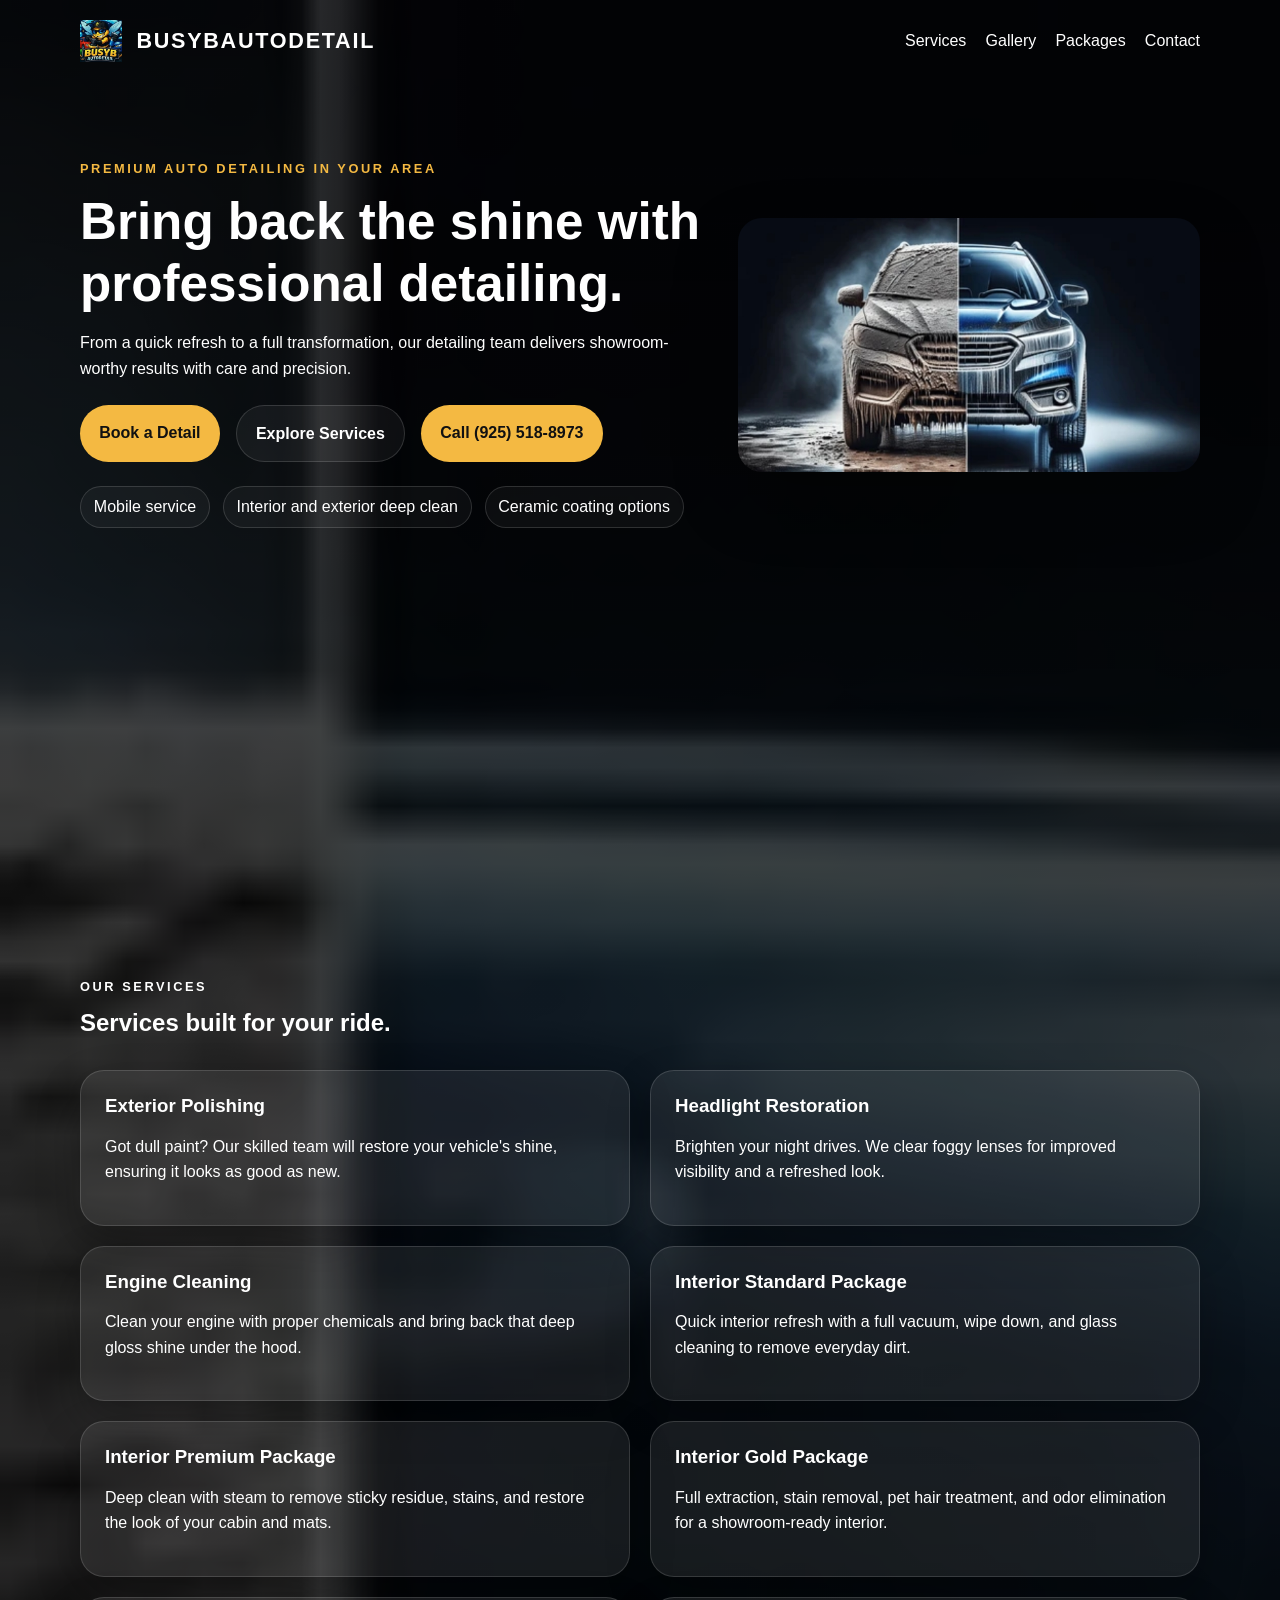
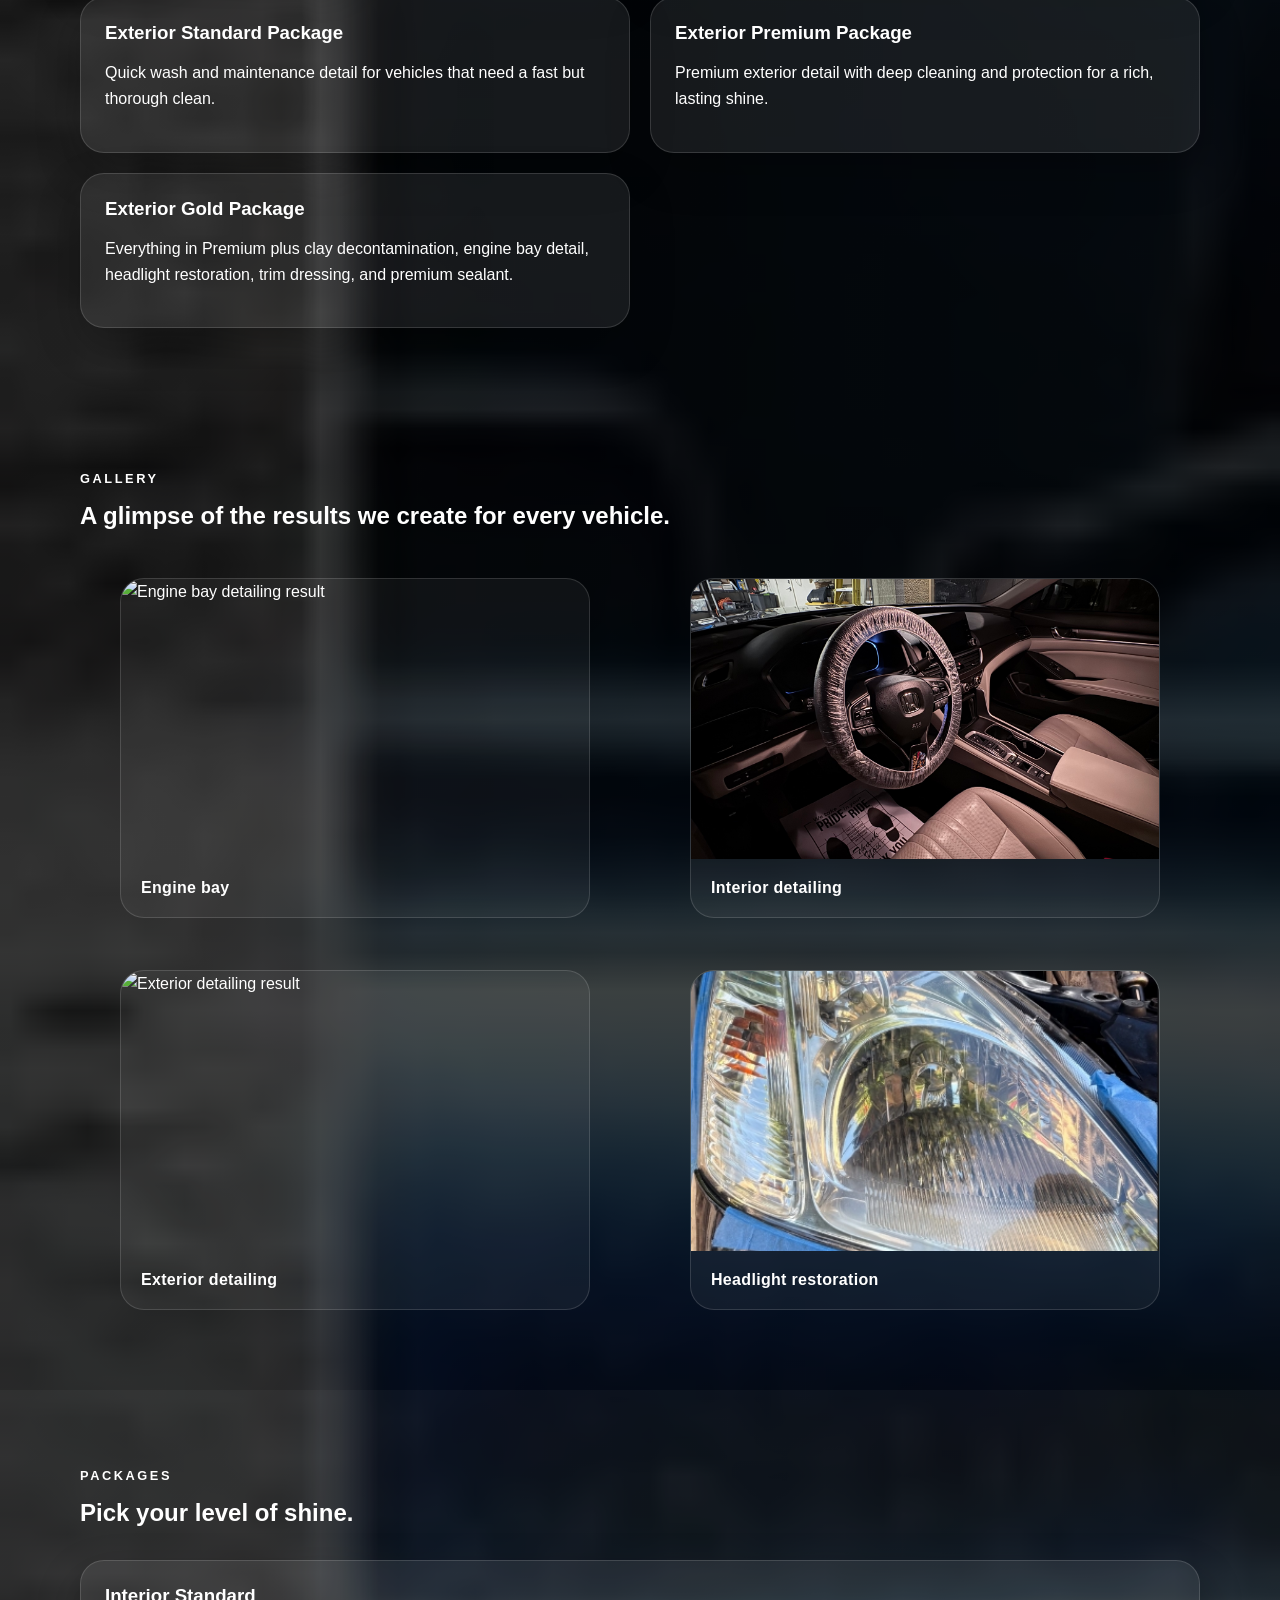
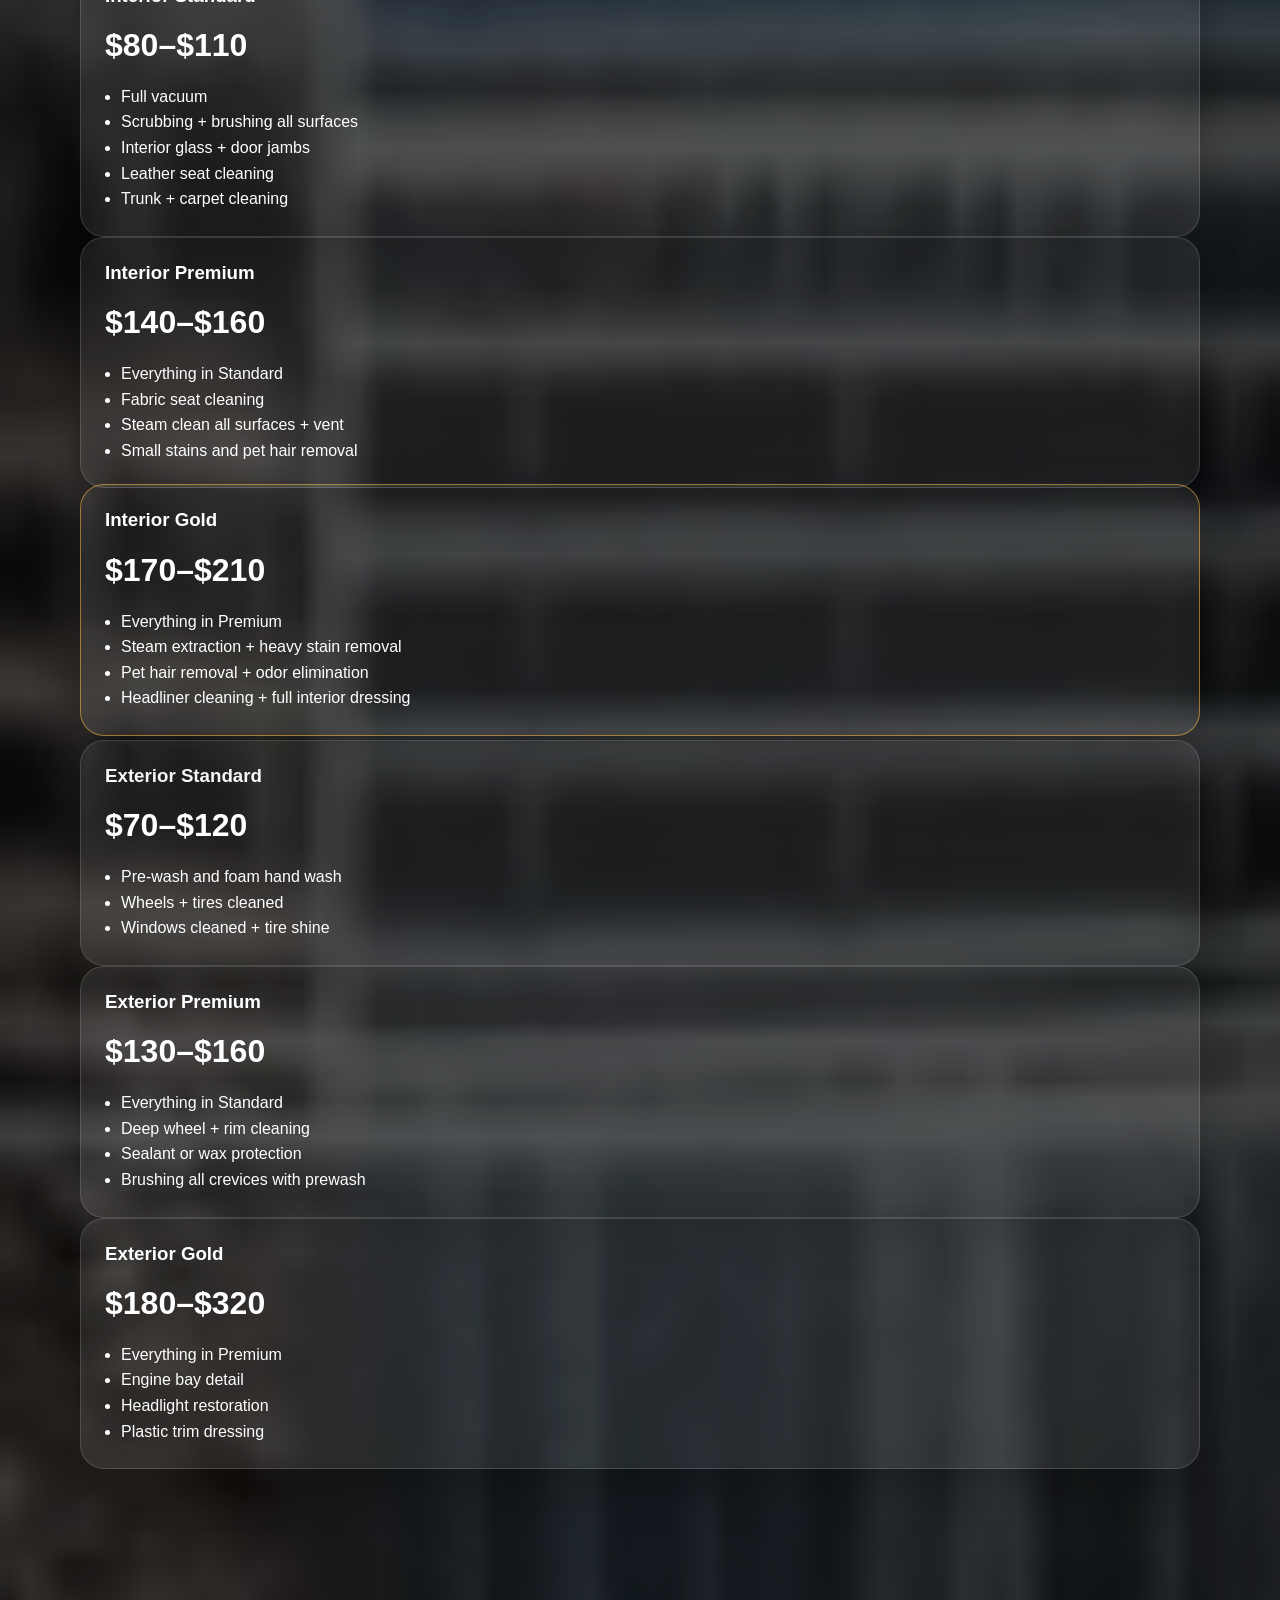
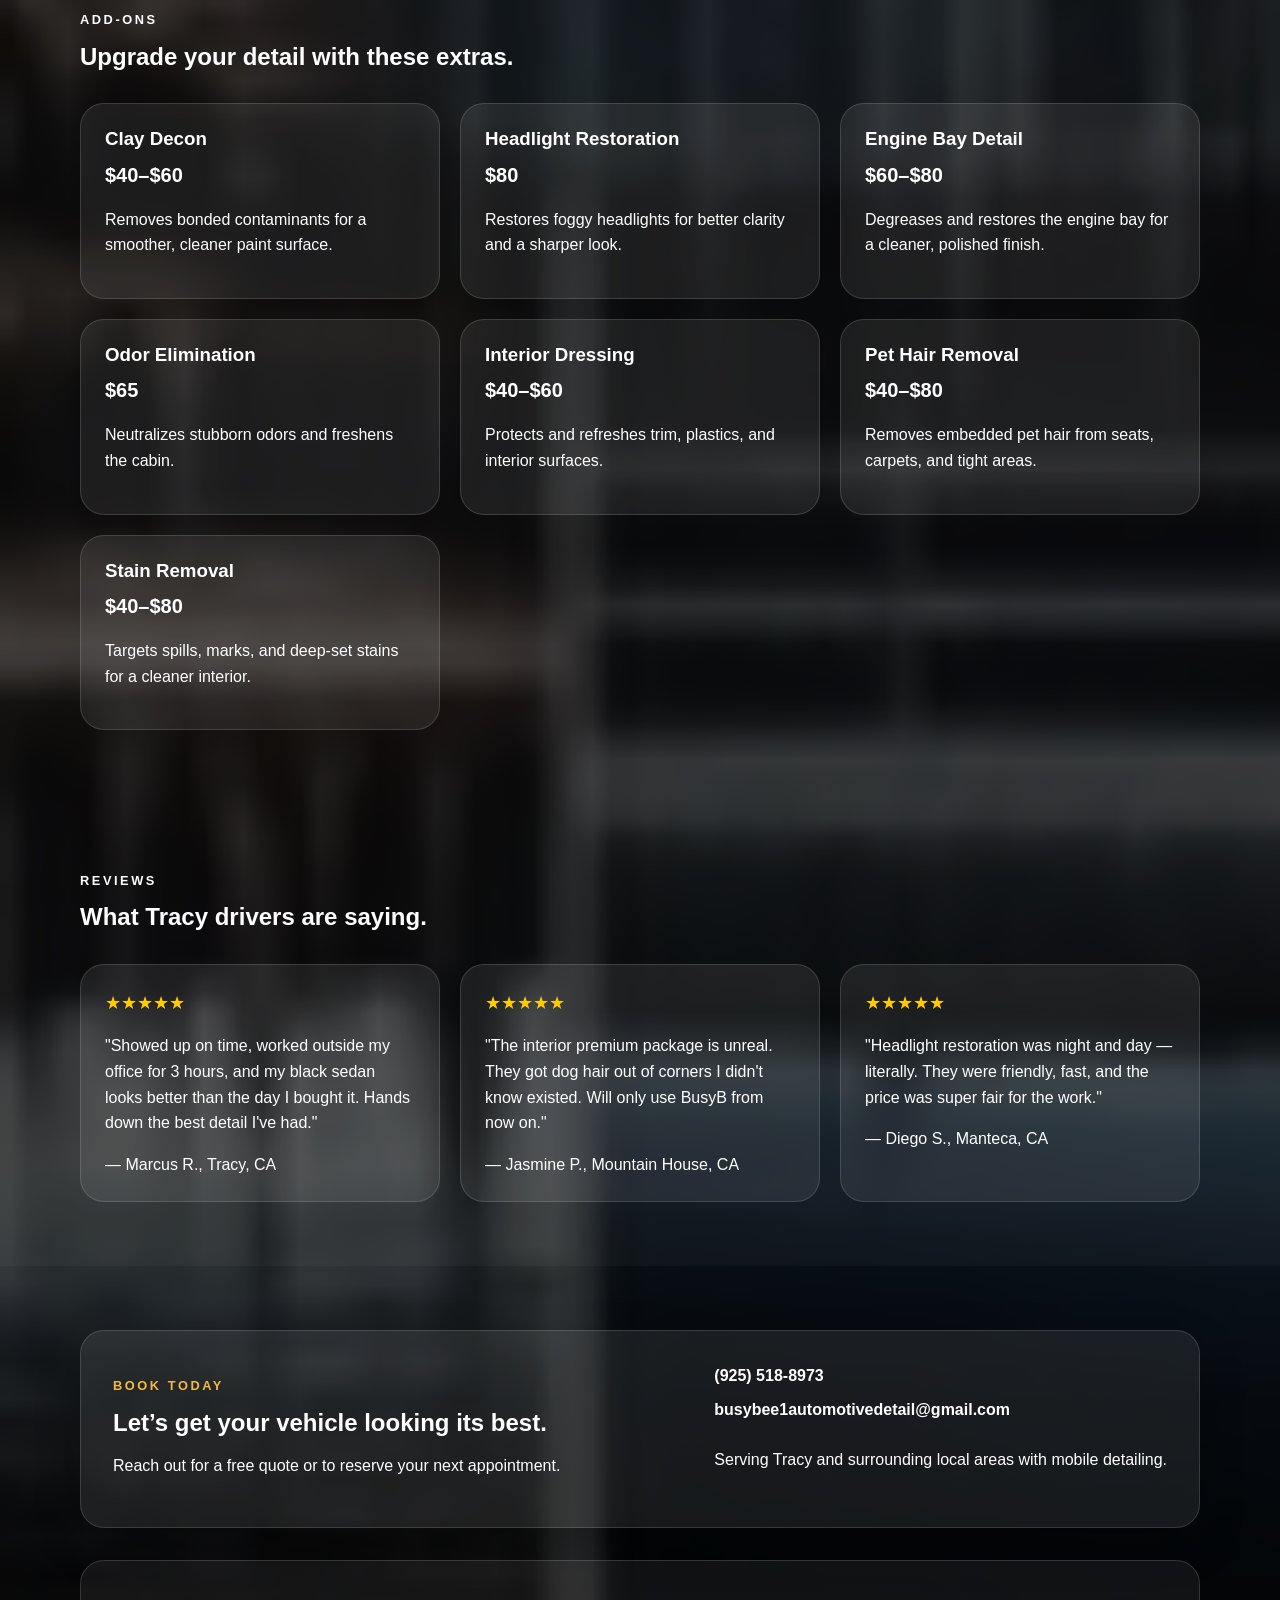
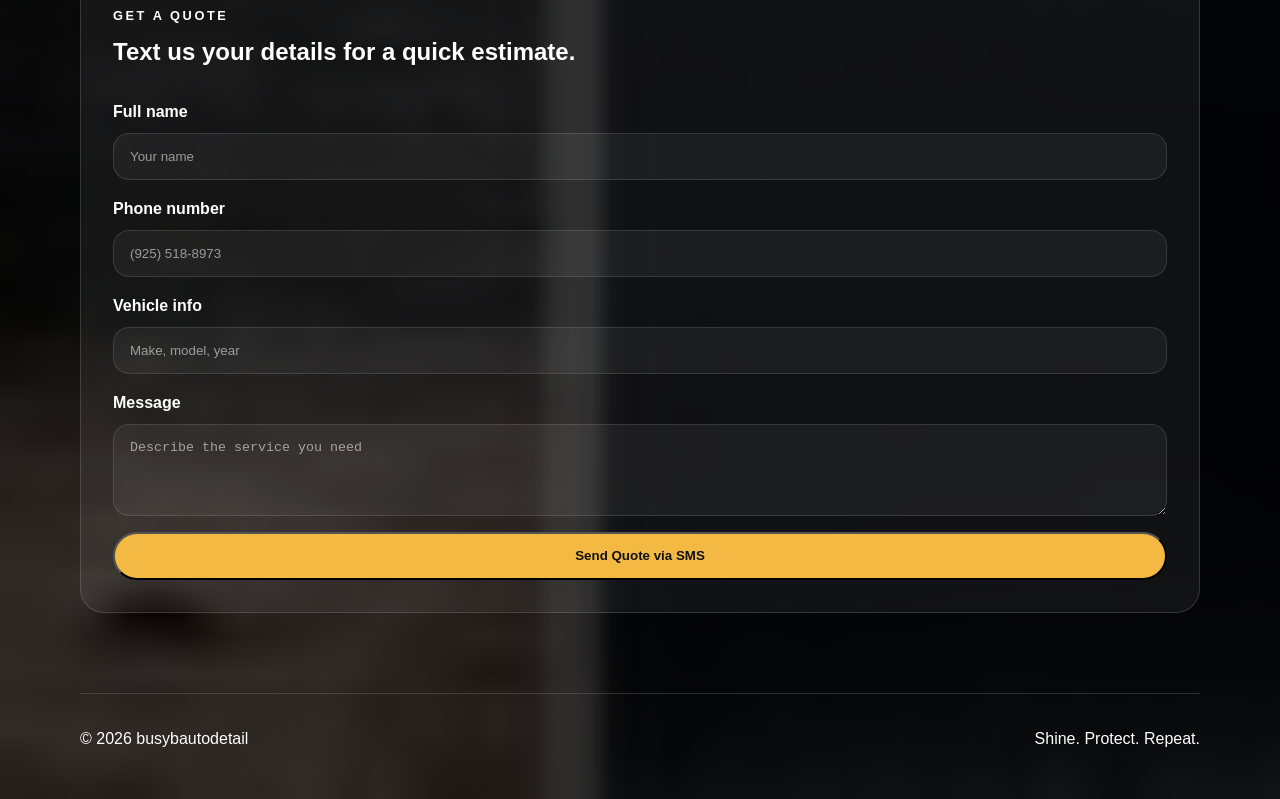
==== index.html @ 0d93dd36 "changes live" ====
<!DOCTYPE html>
<html lang="en">
  <head>
    <meta charset="UTF-8" />
    <meta name="viewport" content="width=device-width, initial-scale=1.0" />
    <meta
      name="description"
      content="Busy B Auto Detailing offers premium interior, exterior, and ceramic coating services."
    />
    <title>busybautodetail</title>
    <link rel="stylesheet" href="styles.css" />
  </head>
  <body>
    <header class="hero">
      <nav class="nav container">
        <a class="brand" href="#top">
          <img class="brand-logo" src="assets/logo.png" alt="busybautodetail logo" />
          busybautodetail
        </a>
        <div class="nav-links">
          <a href="#services">Services</a>
          <a href="#gallery">Gallery</a>
          <a href="#packages">Packages</a>
          <a href="#contact">Contact</a>
        </div>
      </nav>

      <div class="hero-content container" id="top">
        <div class="hero-copy">
          <p class="eyebrow">Premium auto detailing in your area</p>
          <h1>Bring back the shine with professional detailing.</h1>
          <p class="hero-text">
            From a quick refresh to a full transformation, our detailing team delivers showroom-worthy results with care and precision.
          </p>
          <div class="hero-actions">
            <a class="btn btn-primary" href="#contact">Book a Detail</a>
            <a class="btn btn-secondary" href="#services">Explore Services</a>
            <a class="btn btn-primary" href="tel:+19255188973">Call (925) 518-8973</a>
          </div>
          <ul class="hero-highlights">
            <li>Mobile service</li>
            <li>Interior and exterior deep clean</li>
            <li>Ceramic coating options</li>
          </ul>
        </div>
        <div class="hero-image">
          <img src="assets/Screenshot_2-7-2026_3836_www.bing.com.jpeg" alt="Before and after auto detailing" />
        </div>
      </div>
    </header>

    <main>
      <section class="section container" id="services">
        <div class="section-heading">
          <p class="eyebrow">Our services</p>
          <h2>Services built for your ride.</h2>
        </div>

        <div class="card-grid">
          <article class="info-card">
            <h3>Exterior Polishing</h3>
            <p>Got dull paint? Our skilled team will restore your vehicle's shine, ensuring it looks as good as new.</p>
          </article>
          <article class="info-card">
            <h3>Headlight Restoration</h3>
            <p>Brighten your night drives. We clear foggy lenses for improved visibility and a refreshed look.</p>
          </article>
          <article class="info-card">
            <h3>Engine Cleaning</h3>
            <p>Clean your engine with proper chemicals and bring back that deep gloss shine under the hood.</p>
          </article>
          <article class="info-card">
            <h3>Interior Standard Package</h3>
            <p>Quick interior refresh with a full vacuum, wipe down, and glass cleaning to remove everyday dirt.</p>
          </article>
          <article class="info-card">
            <h3>Interior Premium Package</h3>
            <p>Deep clean with steam to remove sticky residue, stains, and restore the look of your cabin and mats.</p>
          </article>
          <article class="info-card">
            <h3>Interior Gold Package</h3>
            <p>Full extraction, stain removal, pet hair treatment, and odor elimination for a showroom-ready interior.</p>
          </article>
          <article class="info-card">
            <h3>Exterior Standard Package</h3>
            <p>Quick wash and maintenance detail for vehicles that need a fast but thorough clean.</p>
          </article>
          <article class="info-card">
            <h3>Exterior Premium Package</h3>
            <p>Premium exterior detail with deep cleaning and protection for a rich, lasting shine.</p>
          </article>
          <article class="info-card">
            <h3>Exterior Gold Package</h3>
            <p>Everything in Premium plus clay decontamination, engine bay detail, headlight restoration, trim dressing, and premium sealant.</p>
          </article>
        </div>
      </section>

      <section class="section container" id="gallery">
        <div class="section-heading">
          <p class="eyebrow">Gallery</p>
          <h2>A glimpse of the results we create for every vehicle.</h2>
        </div>

        <div class="gallery-grid">
          <figure class="gallery-item">
            <img src="assets/Engine-bay.jpg" alt="Engine bay detailing result" />
            <figcaption>Engine bay</figcaption>
          </figure>
          <figure class="gallery-item">
            <img src="assets/Interior..JPG" alt="Interior detailing result" />
            <figcaption>Interior detailing</figcaption>
          </figure>
          <figure class="gallery-item">
            <img src="assets/Exterior.PNG" alt="Exterior detailing result" />
            <figcaption>Exterior detailing</figcaption>
          </figure>
          <figure class="gallery-item">
            <img src="assets/headlight.jpeg" alt="Headlight restoration result" />
            <figcaption>Headlight restoration</figcaption>
          </figure>
        </div>
      </section>

      <section class="section section-alt" id="packages">
        <div class="container">
          <div class="section-heading">
            <p class="eyebrow">Packages</p>
            <h2>Pick your level of shine.</h2>
          </div>

          <div class="package-grid">
            <article class="price-card">
              <h3>Interior Standard</h3>
              <p class="price">$80–$110</p>
              <ul>
                <li>Full vacuum</li>
                <li>Scrubbing + brushing all surfaces</li>
                <li>Interior glass + door jambs</li>
                <li>Leather seat cleaning</li>
                <li>Trunk + carpet cleaning</li>
              </ul>
            </article>
            <article class="price-card">
              <h3>Interior Premium</h3>
              <p class="price">$140–$160</p>
              <ul>
                <li>Everything in Standard</li>
                <li>Fabric seat cleaning</li>
                <li>Steam clean all surfaces + vent</li>
                <li>Small stains and pet hair removal</li>
              </ul>
            </article>
            <article class="price-card featured">
              <h3>Interior Gold</h3>
              <p class="price">$170–$210</p>
              <ul>
                <li>Everything in Premium</li>
                <li>Steam extraction + heavy stain removal</li>
                <li>Pet hair removal + odor elimination</li>
                <li>Headliner cleaning + full interior dressing</li>
              </ul>
            </article>
            <article class="price-card">
              <h3>Exterior Standard</h3>
              <p class="price">$70–$120</p>
              <ul>
                <li>Pre-wash and foam hand wash</li>
                <li>Wheels + tires cleaned</li>
                <li>Windows cleaned + tire shine</li>
              </ul>
            </article>
            <article class="price-card">
              <h3>Exterior Premium</h3>
              <p class="price">$130–$160</p>
              <ul>
                <li>Everything in Standard</li>
                <li>Deep wheel + rim cleaning</li>
                <li>Sealant or wax protection</li>
                <li>Brushing all crevices with prewash</li>
              </ul>
            </article>
            <article class="price-card">
              <h3>Exterior Gold</h3>
              <p class="price">$180–$320</p>
              <ul>
                <li>Everything in Premium</li>
                <li>Engine bay detail</li>
                <li>Headlight restoration</li>
                <li>Plastic trim dressing</li>
              </ul>
            </article>
          </div>
        </div>
      </section>

      <section class="section section-alt" id="addons">
        <div class="container">
          <div class="section-heading">
            <p class="eyebrow">Add-ons</p>
            <h2>Upgrade your detail with these extras.</h2>
          </div>

          <div class="addons-grid">
            <article class="addon-card">
              <h3>Clay Decon</h3>
              <p class="price">$40–$60</p>
              <p>Removes bonded contaminants for a smoother, cleaner paint surface.</p>
            </article>
            <article class="addon-card">
              <h3>Headlight Restoration</h3>
              <p class="price">$80</p>
              <p>Restores foggy headlights for better clarity and a sharper look.</p>
            </article>
            <article class="addon-card">
              <h3>Engine Bay Detail</h3>
              <p class="price">$60–$80</p>
              <p>Degreases and restores the engine bay for a cleaner, polished finish.</p>
            </article>
            <article class="addon-card">
              <h3>Odor Elimination</h3>
              <p class="price">$65</p>
              <p>Neutralizes stubborn odors and freshens the cabin.</p>
            </article>
            <article class="addon-card">
              <h3>Interior Dressing</h3>
              <p class="price">$40–$60</p>
              <p>Protects and refreshes trim, plastics, and interior surfaces.</p>
            </article>
            <article class="addon-card">
              <h3>Pet Hair Removal</h3>
              <p class="price">$40–$80</p>
              <p>Removes embedded pet hair from seats, carpets, and tight areas.</p>
            </article>
            <article class="addon-card">
              <h3>Stain Removal</h3>
              <p class="price">$40–$80</p>
              <p>Targets spills, marks, and deep-set stains for a cleaner interior.</p>
            </article>
          </div>
        </div>
      </section>

      <section class="section section-alt" id="reviews">
        <div class="container">
          <div class="section-heading">
            <p class="eyebrow">Reviews</p>
            <h2>What Tracy drivers are saying.</h2>
          </div>

          <div class="reviews-grid">
            <article class="review-card">
              <div class="review-stars">★★★★★</div>
              <p>"Showed up on time, worked outside my office for 3 hours, and my black sedan looks better than the day I bought it. Hands down the best detail I've had."</p>
              <span>— Marcus R., Tracy, CA</span>
            </article>
            <article class="review-card">
              <div class="review-stars">★★★★★</div>
              <p>"The interior premium package is unreal. They got dog hair out of corners I didn't know existed. Will only use BusyB from now on."</p>
              <span>— Jasmine P., Mountain House, CA</span>
            </article>
            <article class="review-card">
              <div class="review-stars">★★★★★</div>
              <p>"Headlight restoration was night and day — literally. They were friendly, fast, and the price was super fair for the work."</p>
              <span>— Diego S., Manteca, CA</span>
            </article>
          </div>
        </div>
      </section>

      <section class="section container" id="contact">
        <div class="contact-box">
          <div>
            <p class="eyebrow">Book today</p>
            <h2>Let’s get your vehicle looking its best.</h2>
            <p>
              Reach out for a free quote or to reserve your next appointment.
            </p>
          </div>
          <div class="contact-details">
            <a href="tel:+19255188973">(925) 518-8973</a>
            <a href="mailto:busybee1automotivedetail@gmail.com">busybee1automotivedetail@gmail.com</a>
            <p>Serving Tracy and surrounding local areas with mobile detailing.</p>
          </div>
        </div>

        <div class="quote-form-box">
          <div class="section-heading">
            <p class="eyebrow">Get a quote</p>
            <h2>Text us your details for a quick estimate.</h2>
          </div>
          <form id="quote-form" class="quote-form" action="#" method="POST">
            <label>
              Full name
              <input id="quote-name" type="text" name="name" placeholder="Your name" required />
            </label>
            <label>
              Phone number
              <input id="quote-phone" type="tel" name="phone" placeholder="(925) 518-8973" required />
            </label>
            <label>
              Vehicle info
              <input id="quote-vehicle" type="text" name="vehicle" placeholder="Make, model, year" required />
            </label>
            <label>
              Message
              <textarea id="quote-message" name="message" rows="4" placeholder="Describe the service you need" required></textarea>
            </label>
            <button class="btn btn-primary" type="submit">Send Quote via SMS</button>
          </form>
        </div>
      </section>
    </main>

    <footer class="footer">
      <div class="container footer-inner">
        <p>© 2026 busybautodetail</p>
        <p>Shine. Protect. Repeat.</p>
      </div>
    </footer>

    <script>
      document.getElementById('quote-form')?.addEventListener('submit', function (event) {
        event.preventDefault();

        const name = encodeURIComponent(document.getElementById('quote-name')?.value.trim() || '');
        const phone = encodeURIComponent(document.getElementById('quote-phone')?.value.trim() || '');
        const vehicle = encodeURIComponent(document.getElementById('quote-vehicle')?.value.trim() || '');
        const message = encodeURIComponent(document.getElementById('quote-message')?.value.trim() || '');

        const smsBody = `Quote request from ${name}%0APhone: ${phone}%0AVehicle: ${vehicle}%0AService details: ${message}`;
        const smsNumber = '+19255188973';
        const smsUrl = `sms:${smsNumber}?body=${smsBody}`;

        window.location.href = smsUrl;
      });
    </script>
  </body>
</html>
---- styles.css ----
:root {
  --bg: #07111d;
  --bg-soft: #10253a;
  --text: #ffffff;
  --muted: #ffffff;
  --accent: #f4b942;
  --accent-dark: #d89312;
  --card: rgba(255, 255, 255, 0.08);
  --border: rgba(255, 255, 255, 0.14);
}

* {
  box-sizing: border-box;
}

html {
  scroll-behavior: smooth;
}

body {
  margin: 0;
  font-family: Inter, "Segoe UI", Roboto, sans-serif;
  background:
    linear-gradient(180deg, rgba(0, 0, 0, 0.75), rgba(0, 0, 0, 0.75)),
    url("assets/Screenshot_2-7-2026_3836_www.bing.com.jpeg") center/cover no-repeat;
  background-color: #07111d;
  color: var(--text);
  line-height: 1.6;
}

img {
  max-width: 100%;
  display: block;
}

a {
  color: inherit;
  text-decoration: none;
}

.container {
  width: min(1120px, calc(100% - 2rem));
  margin: 0 auto;
}

.hero {
  min-height: 100vh;
  padding-bottom: 4rem;
}

.nav {
  display: flex;
  justify-content: space-between;
  align-items: center;
  padding: 1.25rem 0;
}

.brand {
  display: inline-flex;
  align-items: center;
  gap: 0.9rem;
  font-size: 1.35rem;
  font-weight: 800;
  letter-spacing: 0.08em;
  text-transform: uppercase;
}

.brand-logo {
  width: 42px;
  height: 42px;
}

.nav-links {
  display: flex;
  gap: 1.2rem;
  color: var(--muted);
}

.hero-content {
  display: grid;
  grid-template-columns: 1.15fr 0.85fr;
  gap: 2rem;
  align-items: center;
  padding: 4rem 0 2rem;
}

.hero-image img {
  width: 100%;
  height: 100%;
  max-height: 640px;
  border-radius: 24px;
  object-fit: cover;
  box-shadow: 0 28px 65px rgba(0, 0, 0, 0.25);
}

.eyebrow {
  font-size: 0.8rem;
  font-weight: 700;
  letter-spacing: 0.2em;
  text-transform: uppercase;
  color: var(--accent);
  margin-bottom: 0.75rem;
}

h1,
h2,
h3 {
  line-height: 1.2;
  margin: 0 0 0.8rem;
}

h1 {
  font-size: clamp(2.3rem, 4vw, 4rem);
}

.hero-text,
.section-heading p,
.info-card p,
.price-card li,
.contact-details p {
  color: var(--muted);
}

.hero-actions {
  display: flex;
  gap: 1rem;
  flex-wrap: wrap;
  margin: 1.5rem 0;
}

.btn {
  display: inline-block;
  padding: 0.9rem 1.2rem;
  border-radius: 999px;
  font-weight: 700;
  transition: transform 0.2s ease, background 0.2s ease;
}

.btn:hover {
  transform: translateY(-2px);
}

.btn-primary {
  background: var(--accent);
  color: #111;
}

.btn-secondary {
  border: 1px solid var(--border);
  background: rgba(255, 255, 255, 0.05);
}

.hero-highlights {
  display: flex;
  flex-wrap: wrap;
  gap: 0.8rem;
  padding: 0;
  list-style: none;
  color: var(--muted);
}

.hero-highlights li {
  padding: 0.45rem 0.8rem;
  border: 1px solid var(--border);
  border-radius: 999px;
  background: rgba(255, 255, 255, 0.04);
}

.hero-card,
.info-card,
.price-card,
.contact-box {
  background: var(--card);
  border: 1px solid var(--border);
  border-radius: 24px;
  box-shadow: 0 18px 45px rgba(0, 0, 0, 0.24);
}

.hero-card,
.info-card,
.price-card,
.contact-box {
  background: var(--card);
  border: 1px solid var(--border);
  border-radius: 24px;
  box-shadow: 0 18px 45px rgba(0, 0, 0, 0.24);
}

.hero-card {
  padding: 1.5rem;
}

.card-pill {
  display: inline-block;
  padding: 0.35rem 0.7rem;
  margin-bottom: 1rem;
  border-radius: 999px;
  background: rgba(244, 185, 66, 0.18);
  color: var(--accent);
  font-weight: 700;
  font-size: 0.8rem;
}

.card-stats {
  display: flex;
  gap: 1rem;
  margin-top: 1rem;
}

.card-stats div {
  flex: 1;
  padding: 0.9rem;
  background: rgba(255, 255, 255, 0.06);
  border-radius: 16px;
}

.card-stats strong {
  display: block;
  font-size: 1.1rem;
}

.card-stats span {
  color: var(--muted);
  font-size: 0.92rem;
}

.section {
  padding: 4rem 0;
}

.section-alt {
  background: rgba(255, 255, 255, 0.03);
}

.section-heading {
  margin-bottom: 2rem;
}

.card-grid,
.pricing-grid,
.gallery-grid {
  display: grid;
  gap: 1.25rem;
}

.card-grid {
  grid-template-columns: repeat(2, minmax(0, 1fr));
}

.gallery-grid {
  grid-template-columns: repeat(2, minmax(0, 1fr));
}

.gallery-item {
  display: flex;
  flex-direction: column;
  background: rgba(255, 255, 255, 0.05);
  border: 1px solid var(--border);
  border-radius: 24px;
  overflow: hidden;
}

.gallery-item img {
  width: 100%;
  height: 280px;
  object-fit: cover;
}

.gallery-item figcaption {
  padding: 1rem 1.25rem;
  color: var(--text);
  font-weight: 700;
  letter-spacing: 0.02em;
}

.addons-grid {
  display: grid;
  grid-template-columns: repeat(3, minmax(0, 1fr));
  gap: 1.25rem;
}

.addon-card {
  background: rgba(255, 255, 255, 0.08);
  border: 1px solid var(--border);
  border-radius: 24px;
  padding: 1.5rem;
  color: var(--text);
}

.addon-card h3 {
  margin-bottom: 0.5rem;
}

.addon-card .price {
  font-size: 1.25rem;
  margin: 0 0 0.5rem;
}

.reviews-grid {
  display: grid;
  grid-template-columns: repeat(3, minmax(0, 1fr));
  gap: 1.25rem;
}

.review-card {
  background: rgba(255, 255, 255, 0.08);
  border: 1px solid var(--border);
  border-radius: 24px;
  padding: 1.5rem;
  color: var(--text);
}

.review-stars {
  color: #ffcc00;
  font-size: 1.1rem;
  margin-bottom: 0.9rem;
}

.review-card span {
  display: block;
  margin-top: 1rem;
  color: var(--muted);
}

.info-card,
.price-card {
  padding: 1.5rem;
}

.price-card.featured {
  border-color: rgba(244, 185, 66, 0.55);
  transform: translateY(-4px);
}

.price {
  font-size: 2rem;
  font-weight: 800;
  color: #ffffff;
  margin: 0.35rem 0 0.8rem;
}

.price-card ul {
  padding-left: 1rem;
  margin: 0;
}

.pricing-grid {
  grid-template-columns: repeat(3, minmax(0, 1fr));
}

.contact-box {
  display: flex;
  justify-content: space-between;
  gap: 2rem;
  padding: 2rem;
}

.contact-details {
  display: flex;
  flex-direction: column;
  gap: 0.5rem;
}

.contact-details a {
  font-weight: 700;
}

.quote-form-box {
  margin-top: 2rem;
  padding: 2rem;
  background: rgba(255, 255, 255, 0.06);
  border: 1px solid var(--border);
  border-radius: 24px;
}

.quote-form {
  display: grid;
  gap: 1rem;
}

.quote-form label {
  display: grid;
  gap: 0.5rem;
  color: var(--muted);
  font-weight: 600;
}

.quote-form input,
.quote-form textarea {
  width: 100%;
  padding: 0.95rem 1rem;
  border: 1px solid rgba(255, 255, 255, 0.12);
  border-radius: 16px;
  background: rgba(255, 255, 255, 0.05);
  color: var(--text);
}

.quote-form input::placeholder,
.quote-form textarea::placeholder {
  color: rgba(255, 255, 255, 0.55);
}

.contact-box {
  display: flex;
  justify-content: space-between;
  gap: 2rem;
  padding: 2rem;
}

.contact-details {
  display: flex;
  flex-direction: column;
  gap: 0.5rem;
}

.footer {
  padding: 1rem 0 2rem;
  color: var(--muted);
}

.footer-inner {
  display: flex;
  justify-content: space-between;
  gap: 1rem;
  border-top: 1px solid var(--border);
  padding-top: 1rem;
}

@media (max-width: 860px) {
  .hero-content,
  .contact-box,
  .card-grid,
  .pricing-grid,
  .gallery-grid {
    grid-template-columns: 1fr;
    display: grid;
  }

  .contact-box {
    gap: 1rem;
  }
}

@media (max-width: 600px) {
  .nav {
    flex-direction: column;
    gap: 0.75rem;
  }

  .nav-links {
    flex-wrap: wrap;
    justify-content: center;
  }

  .hero {
    min-height: auto;
  }

  .hero-content {
    padding-top: 2rem;
  }

  .hero-actions {
    flex-direction: column;
  }

  .footer-inner {
    flex-direction: column;
  }
}
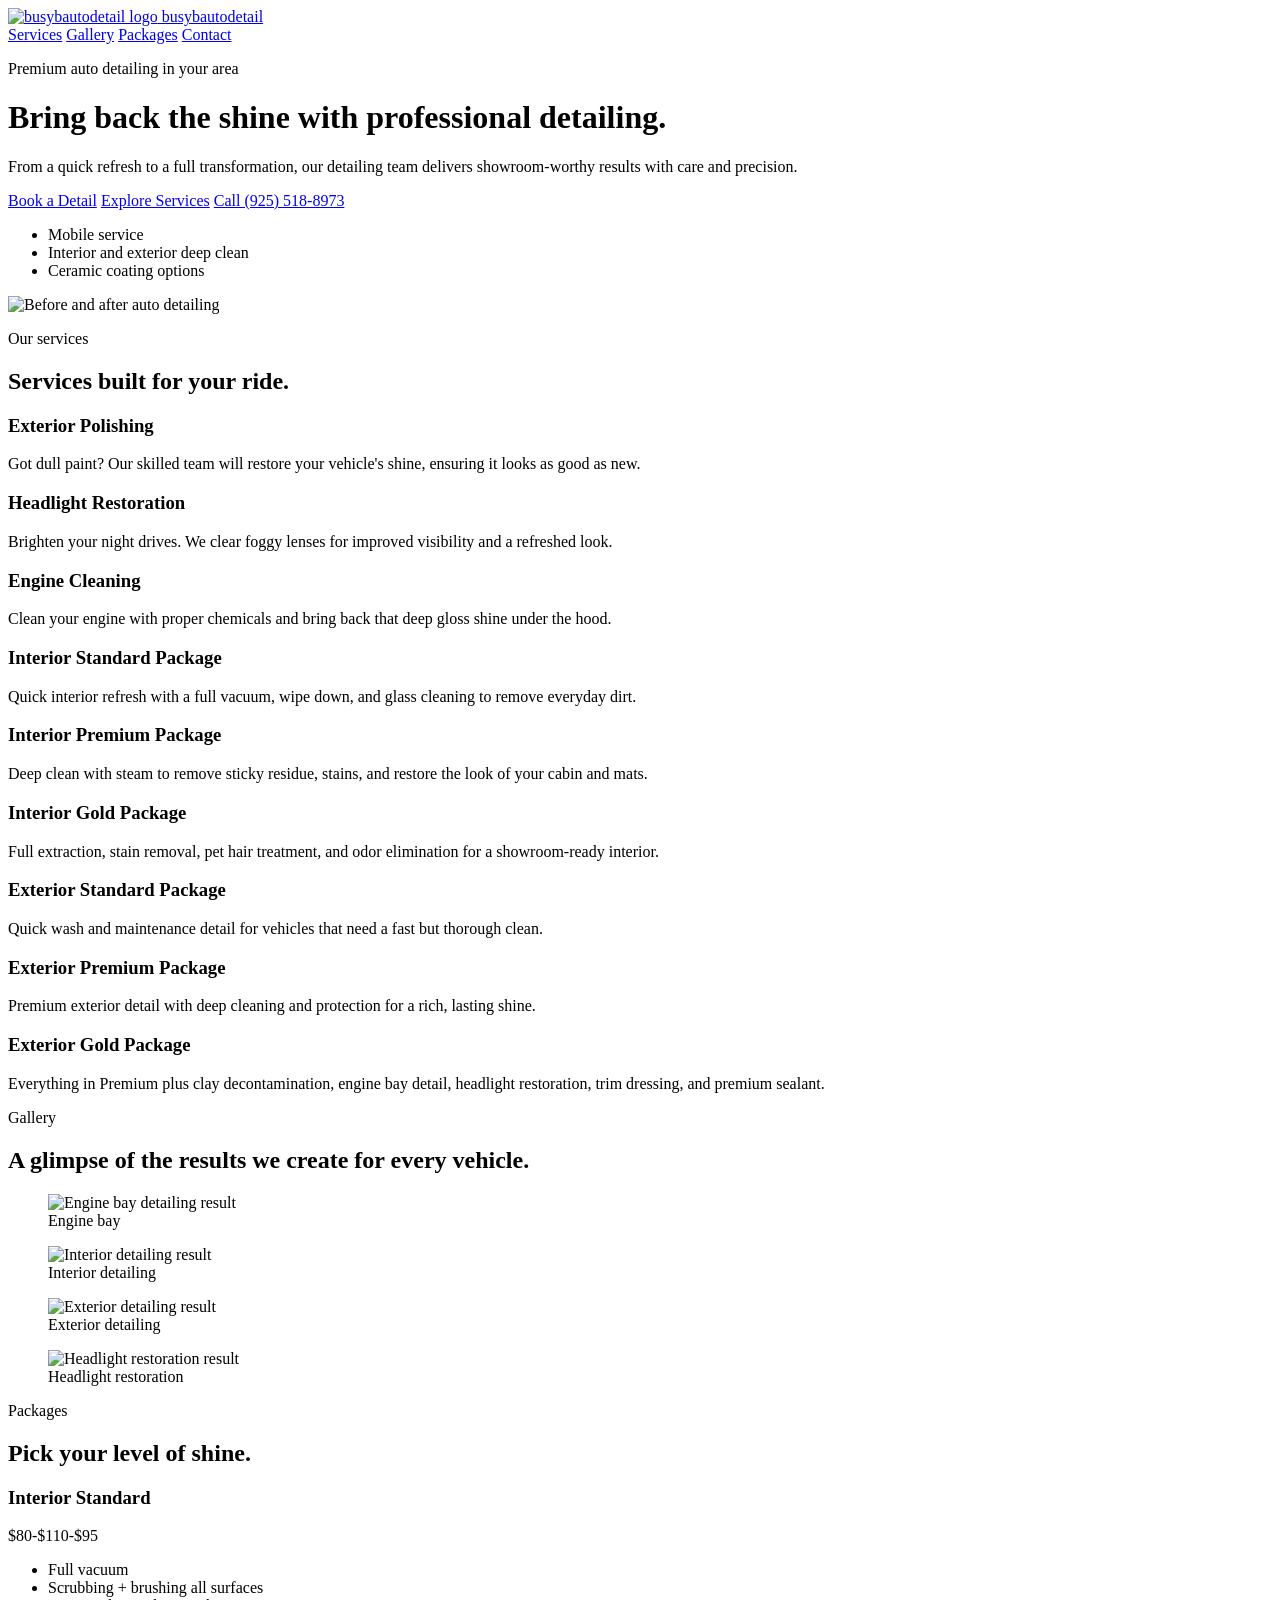
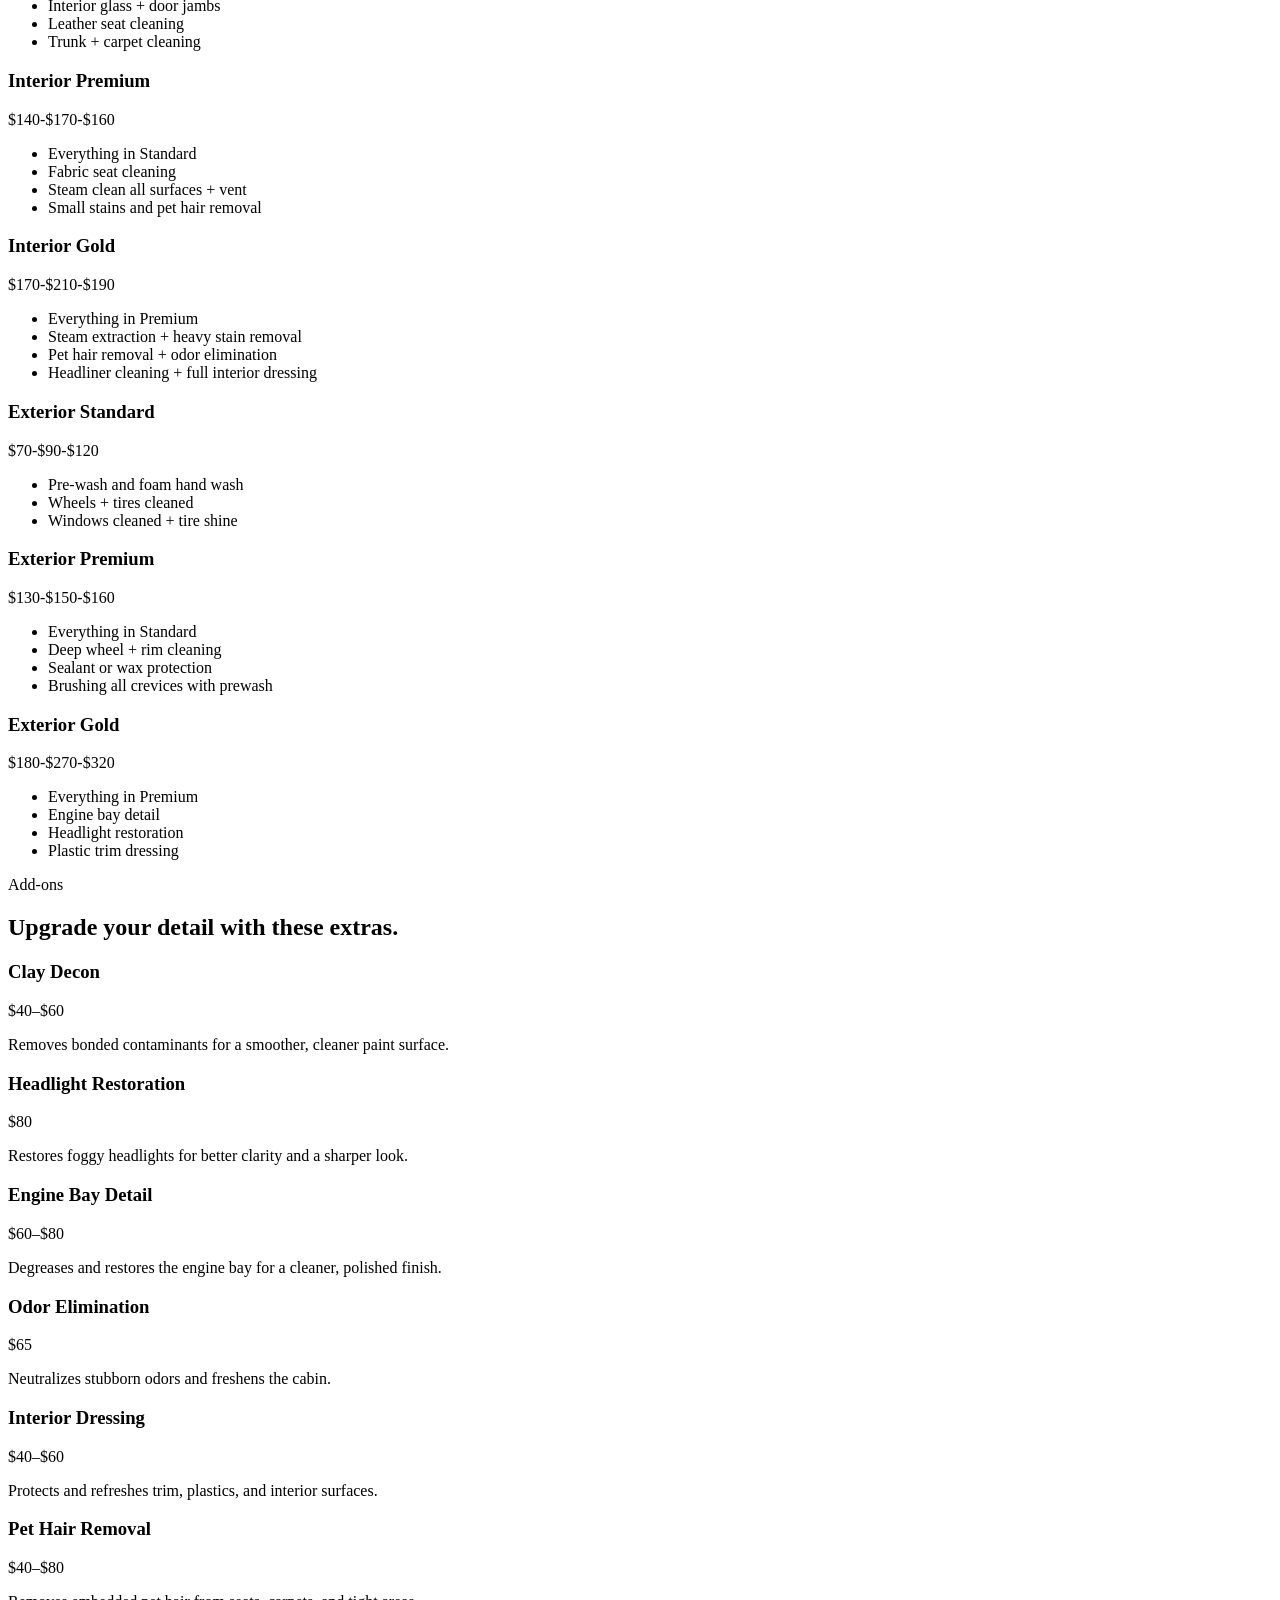
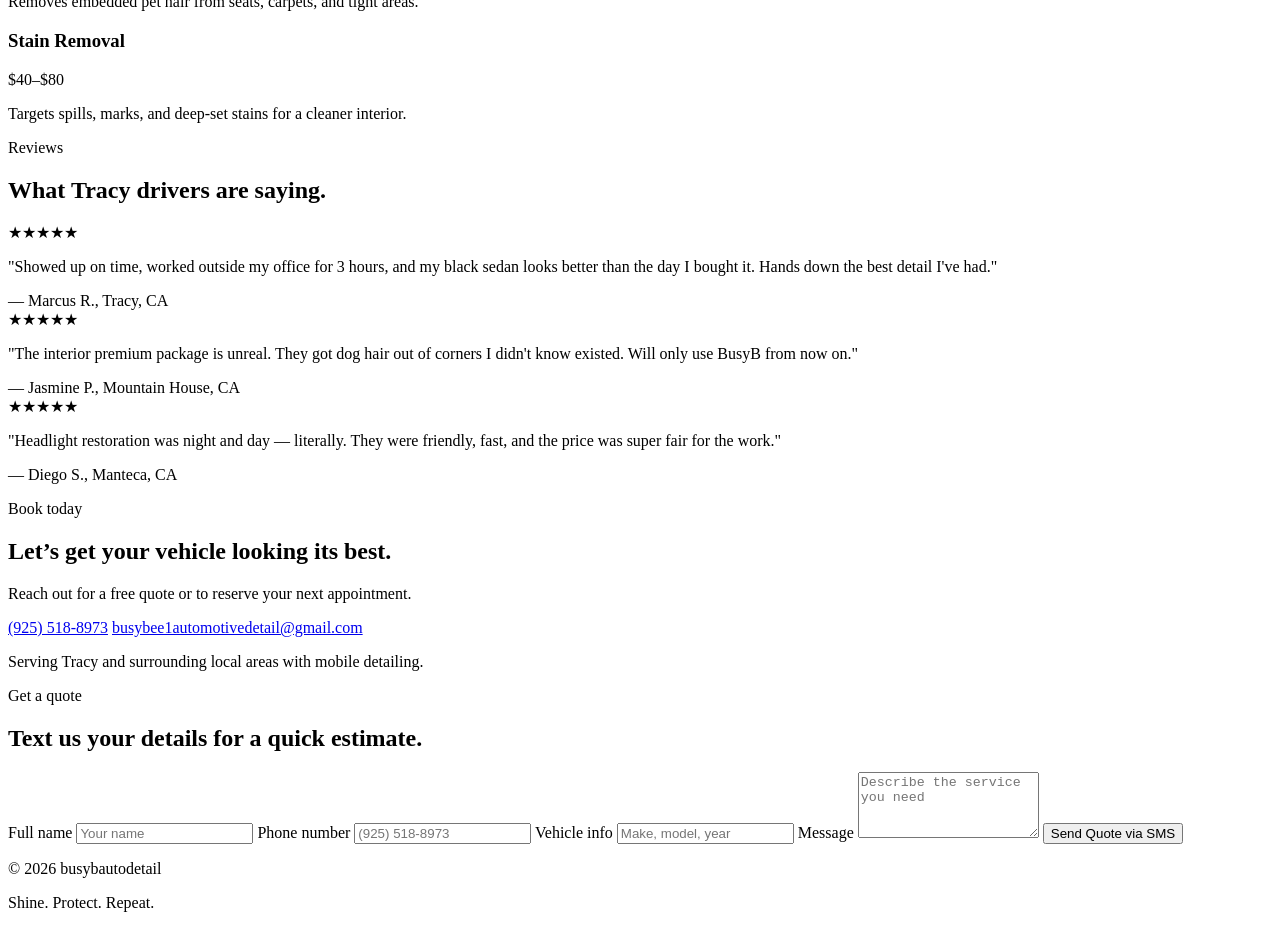
==== commit f81fc247: "Add all workspace files" ====
--- a/index.html
+++ b/index.html
@@ -132,7 +132,7 @@
           <div class="package-grid">
             <article class="price-card">
               <h3>Interior Standard</h3>
-              <p class="price">$80–$110</p>
+              <p class="price">$80-$110-$95</p>
               <ul>
                 <li>Full vacuum</li>
                 <li>Scrubbing + brushing all surfaces</li>
@@ -143,7 +143,7 @@
             </article>
             <article class="price-card">
               <h3>Interior Premium</h3>
-              <p class="price">$140–$160</p>
+              <p class="price">$140-$170-$160</p>
               <ul>
                 <li>Everything in Standard</li>
                 <li>Fabric seat cleaning</li>
@@ -153,7 +153,7 @@
             </article>
             <article class="price-card featured">
               <h3>Interior Gold</h3>
-              <p class="price">$170–$210</p>
+              <p class="price">$170-$210-$190</p>
               <ul>
                 <li>Everything in Premium</li>
                 <li>Steam extraction + heavy stain removal</li>
@@ -163,7 +163,7 @@
             </article>
             <article class="price-card">
               <h3>Exterior Standard</h3>
-              <p class="price">$70–$120</p>
+              <p class="price">$70-$90-$120</p>
               <ul>
                 <li>Pre-wash and foam hand wash</li>
                 <li>Wheels + tires cleaned</li>
@@ -172,7 +172,7 @@
             </article>
             <article class="price-card">
               <h3>Exterior Premium</h3>
-              <p class="price">$130–$160</p>
+              <p class="price">$130-$150-$160</p>
               <ul>
                 <li>Everything in Standard</li>
                 <li>Deep wheel + rim cleaning</li>
@@ -182,7 +182,7 @@
             </article>
             <article class="price-card">
               <h3>Exterior Gold</h3>
-              <p class="price">$180–$320</p>
+              <p class="price">$180-$270-$320</p>
               <ul>
                 <li>Everything in Premium</li>
                 <li>Engine bay detail</li>
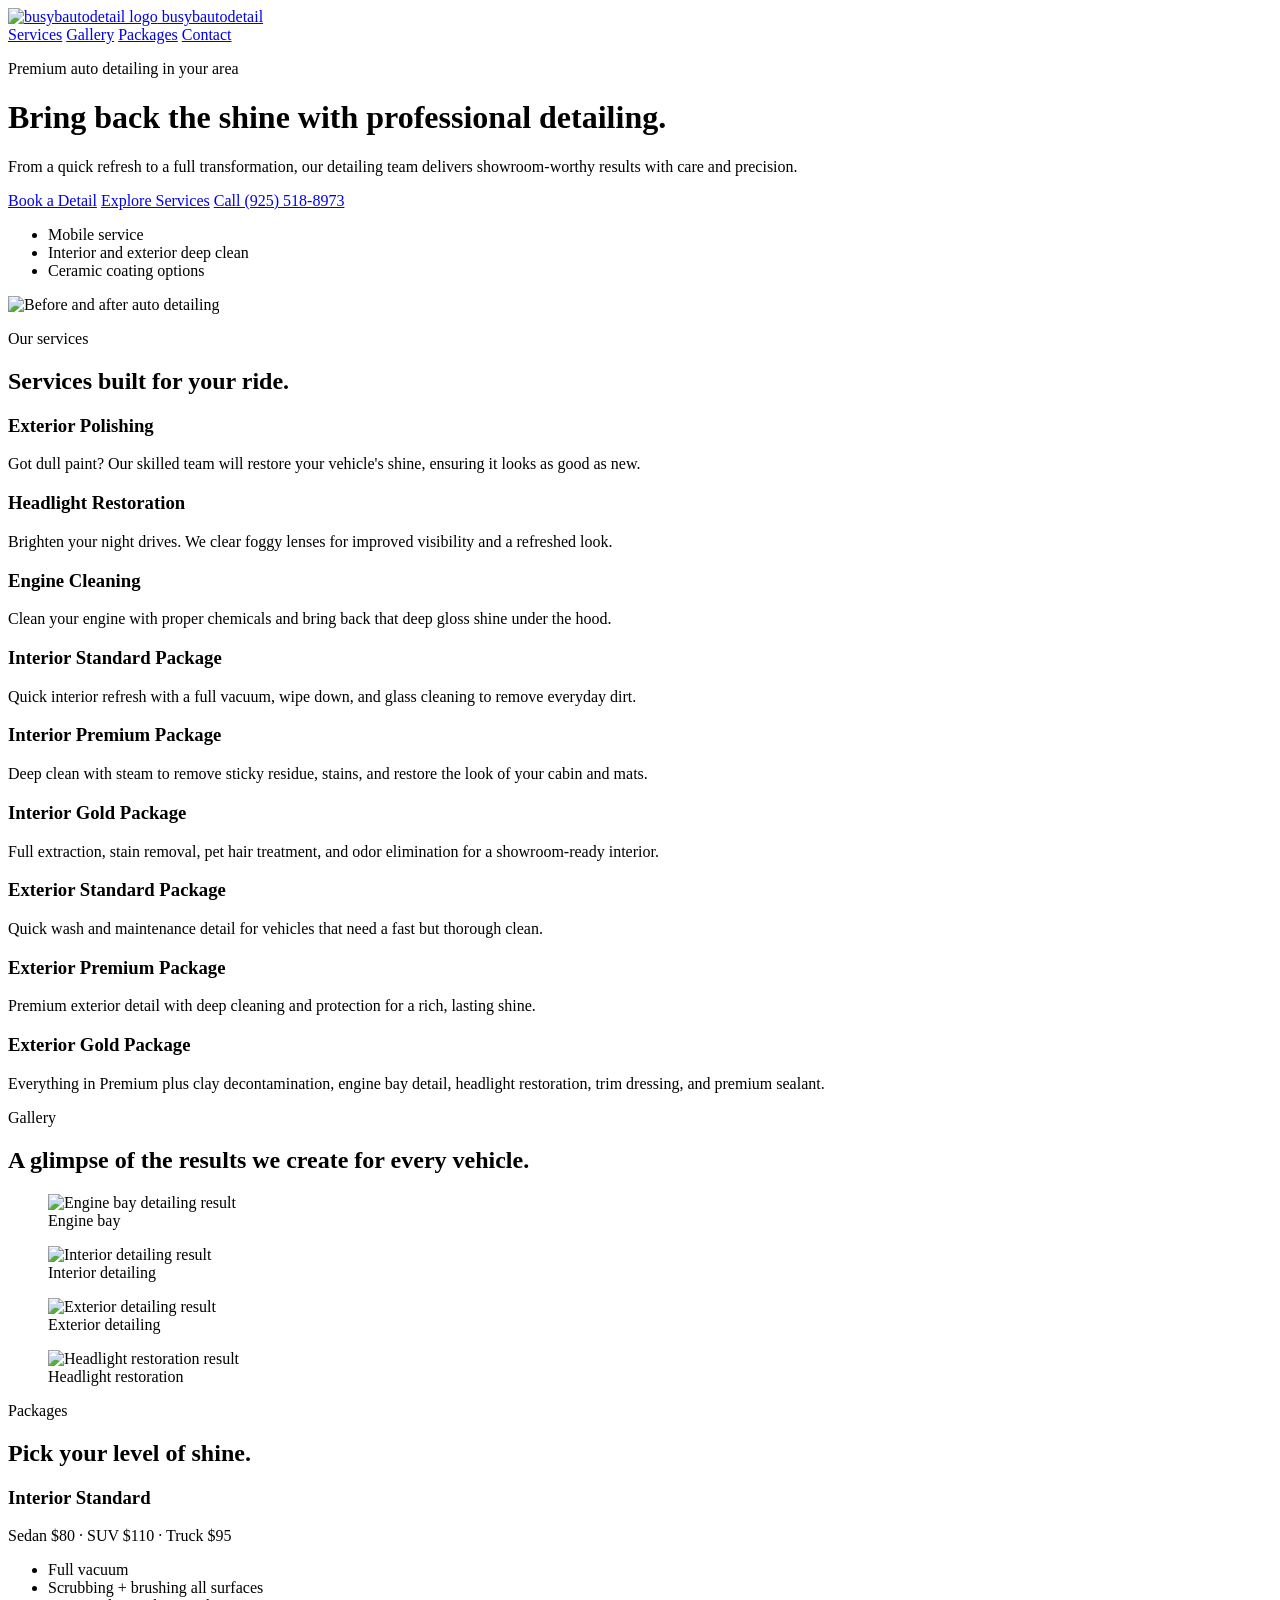
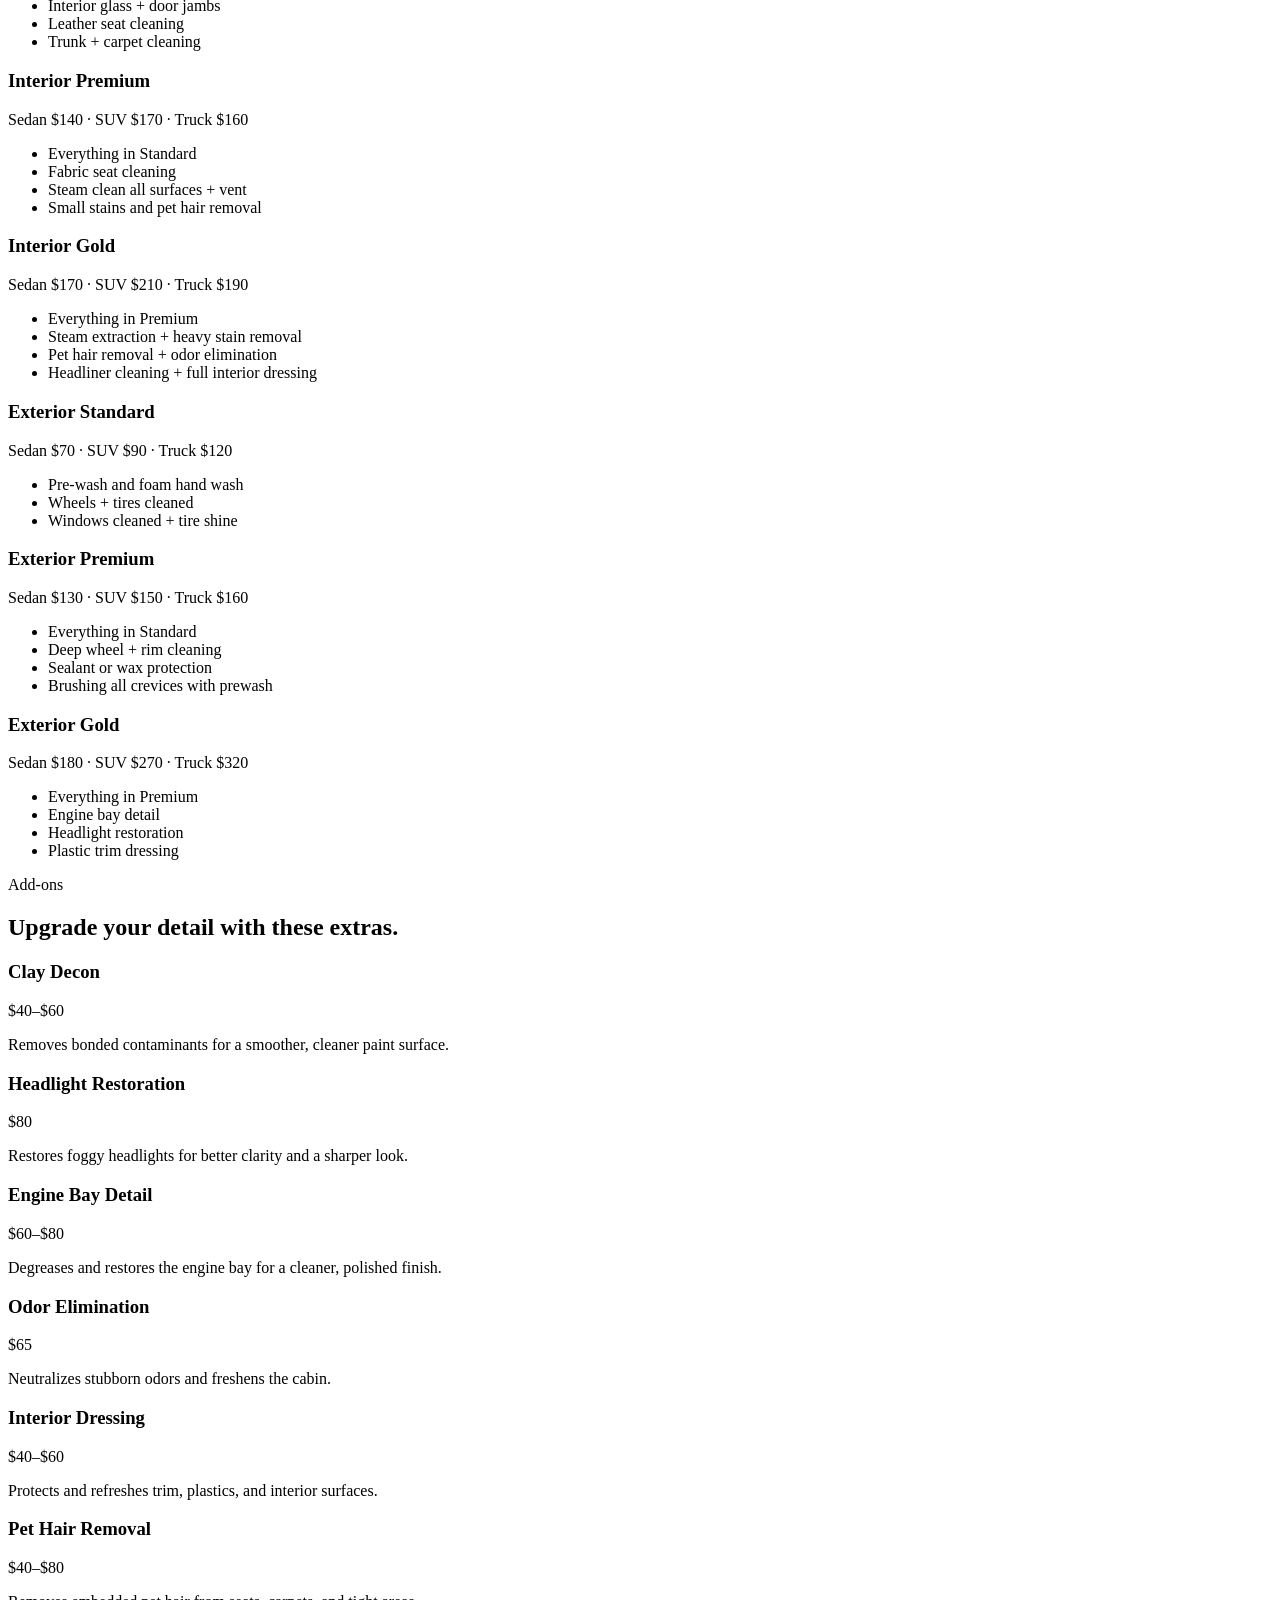
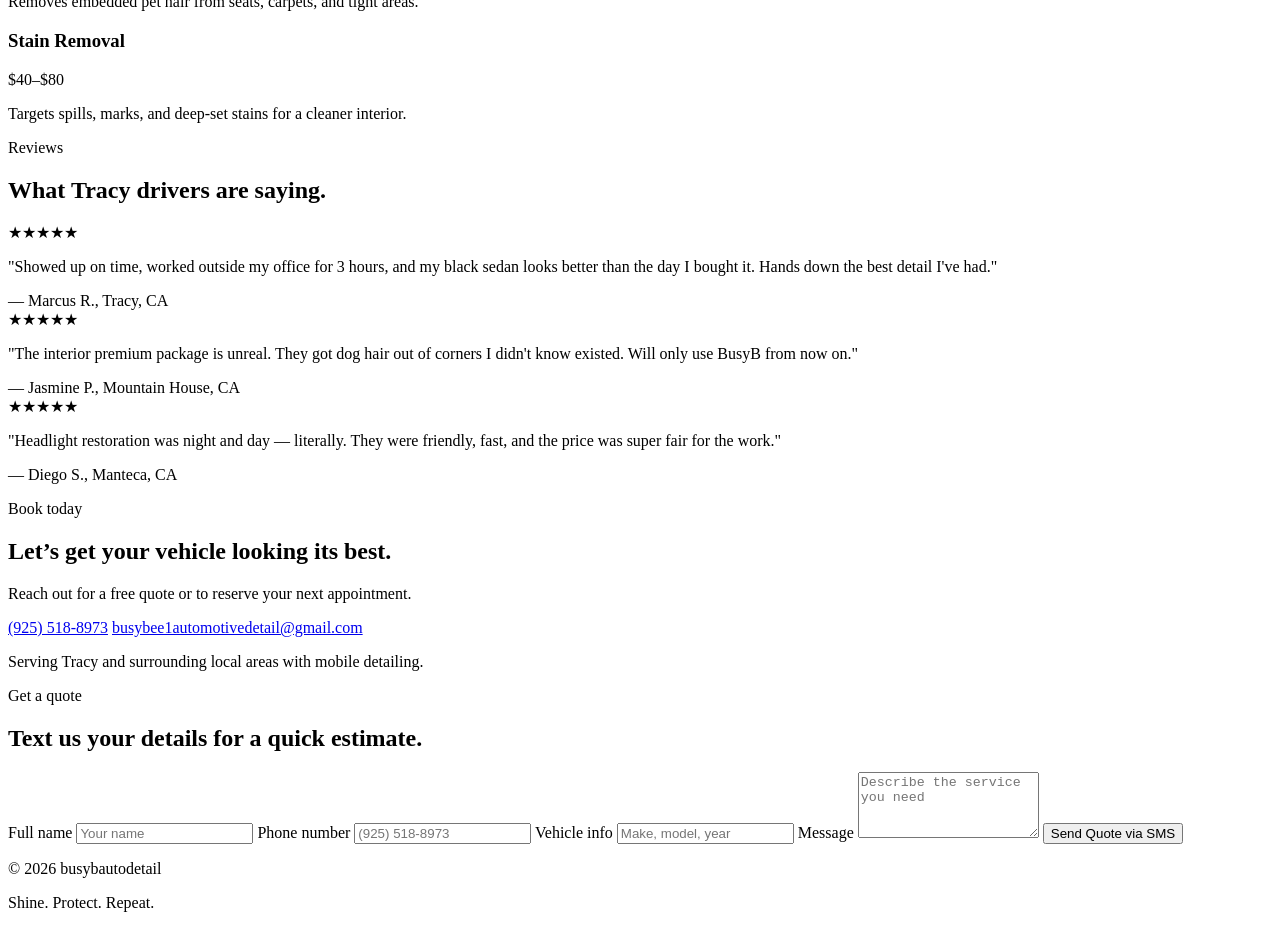
==== commit 4a33dc0b: "changes live" ====
--- a/index.html
+++ b/index.html
@@ -132,7 +132,7 @@
           <div class="package-grid">
             <article class="price-card">
               <h3>Interior Standard</h3>
-              <p class="price">$80-$110-$95</p>
+              <p class="price">Sedan $80 · SUV $110 · Truck $95</p>
               <ul>
                 <li>Full vacuum</li>
                 <li>Scrubbing + brushing all surfaces</li>
@@ -143,7 +143,7 @@
             </article>
             <article class="price-card">
               <h3>Interior Premium</h3>
-              <p class="price">$140-$170-$160</p>
+              <p class="price">Sedan $140 · SUV $170 · Truck $160</p>
               <ul>
                 <li>Everything in Standard</li>
                 <li>Fabric seat cleaning</li>
@@ -153,7 +153,7 @@
             </article>
             <article class="price-card featured">
               <h3>Interior Gold</h3>
-              <p class="price">$170-$210-$190</p>
+              <p class="price">Sedan $170 · SUV $210 · Truck $190</p>
               <ul>
                 <li>Everything in Premium</li>
                 <li>Steam extraction + heavy stain removal</li>
@@ -163,7 +163,7 @@
             </article>
             <article class="price-card">
               <h3>Exterior Standard</h3>
-              <p class="price">$70-$90-$120</p>
+              <p class="price">Sedan $70 · SUV $90 · Truck $120</p>
               <ul>
                 <li>Pre-wash and foam hand wash</li>
                 <li>Wheels + tires cleaned</li>
@@ -172,7 +172,7 @@
             </article>
             <article class="price-card">
               <h3>Exterior Premium</h3>
-              <p class="price">$130-$150-$160</p>
+              <p class="price">Sedan $130 · SUV $150 · Truck $160</p>
               <ul>
                 <li>Everything in Standard</li>
                 <li>Deep wheel + rim cleaning</li>
@@ -182,7 +182,7 @@
             </article>
             <article class="price-card">
               <h3>Exterior Gold</h3>
-              <p class="price">$180-$270-$320</p>
+              <p class="price">Sedan $180 · SUV $270 · Truck $320</p>
               <ul>
                 <li>Everything in Premium</li>
                 <li>Engine bay detail</li>
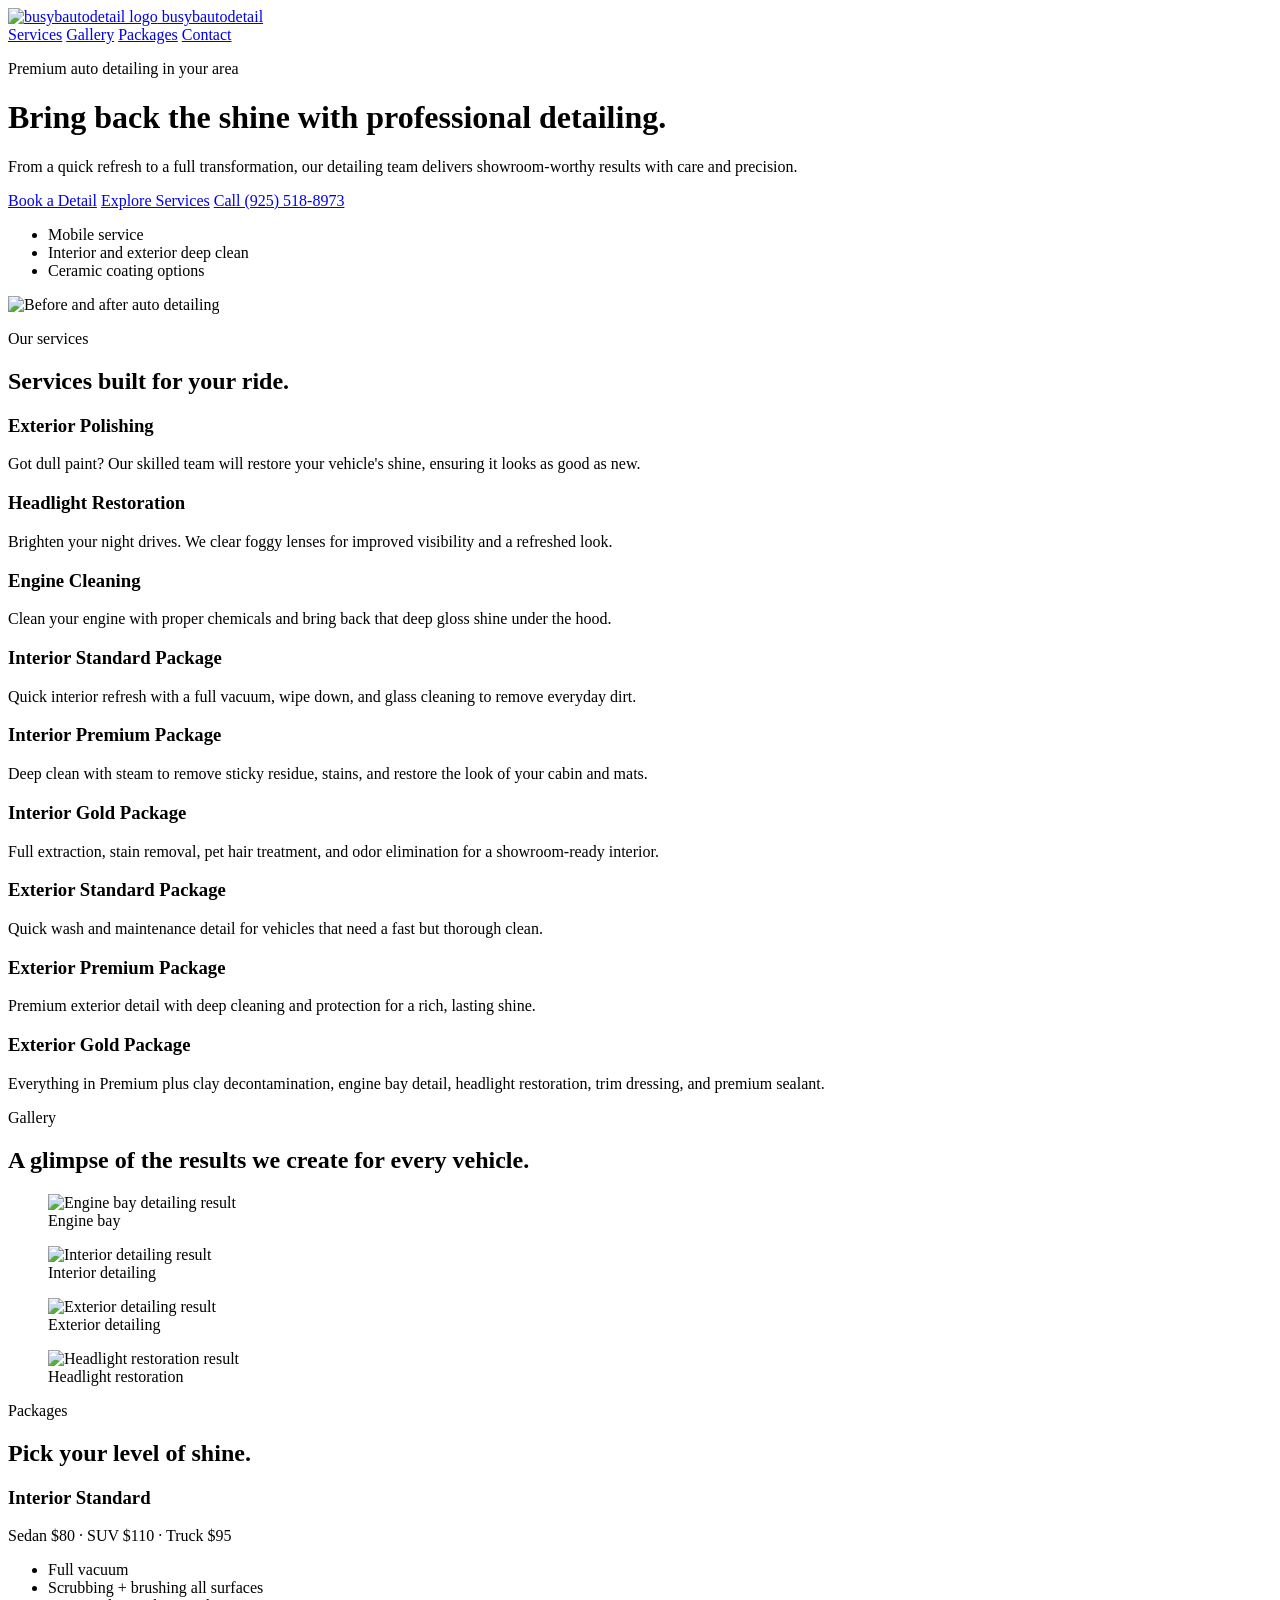
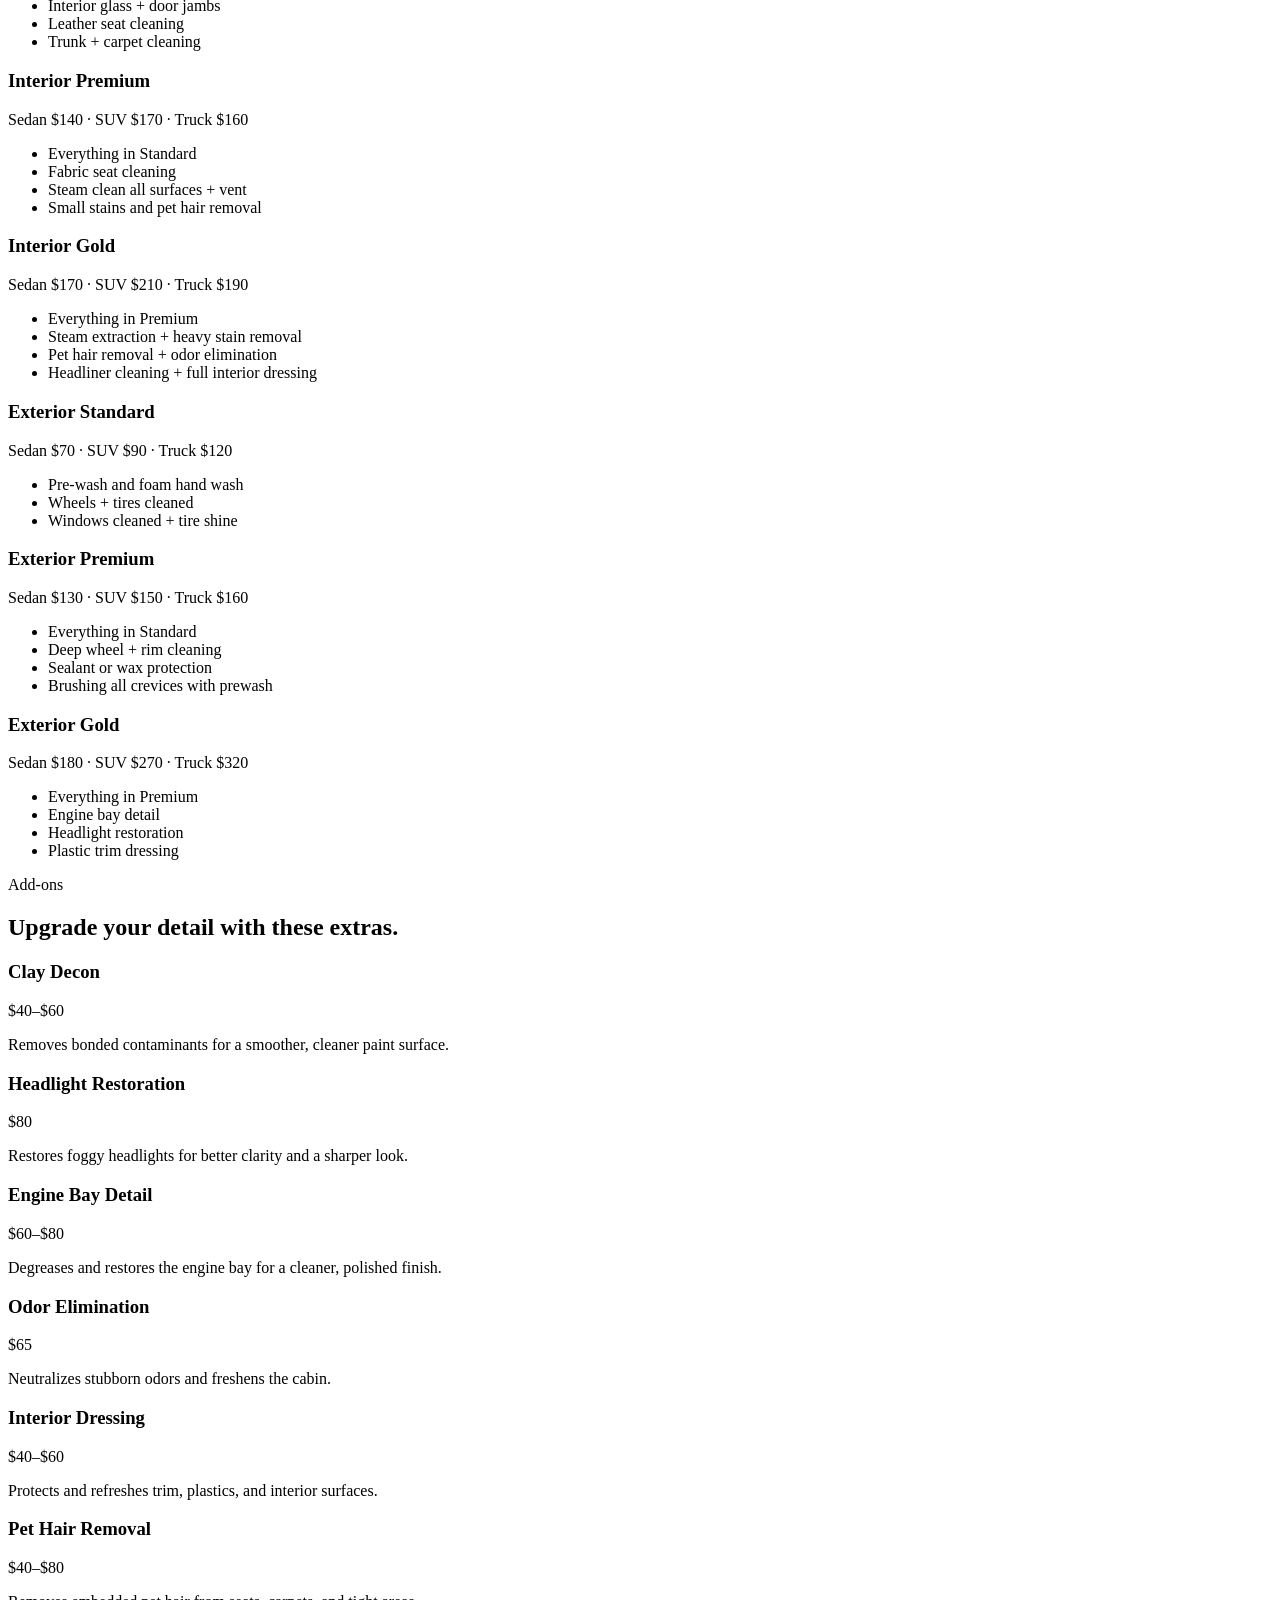
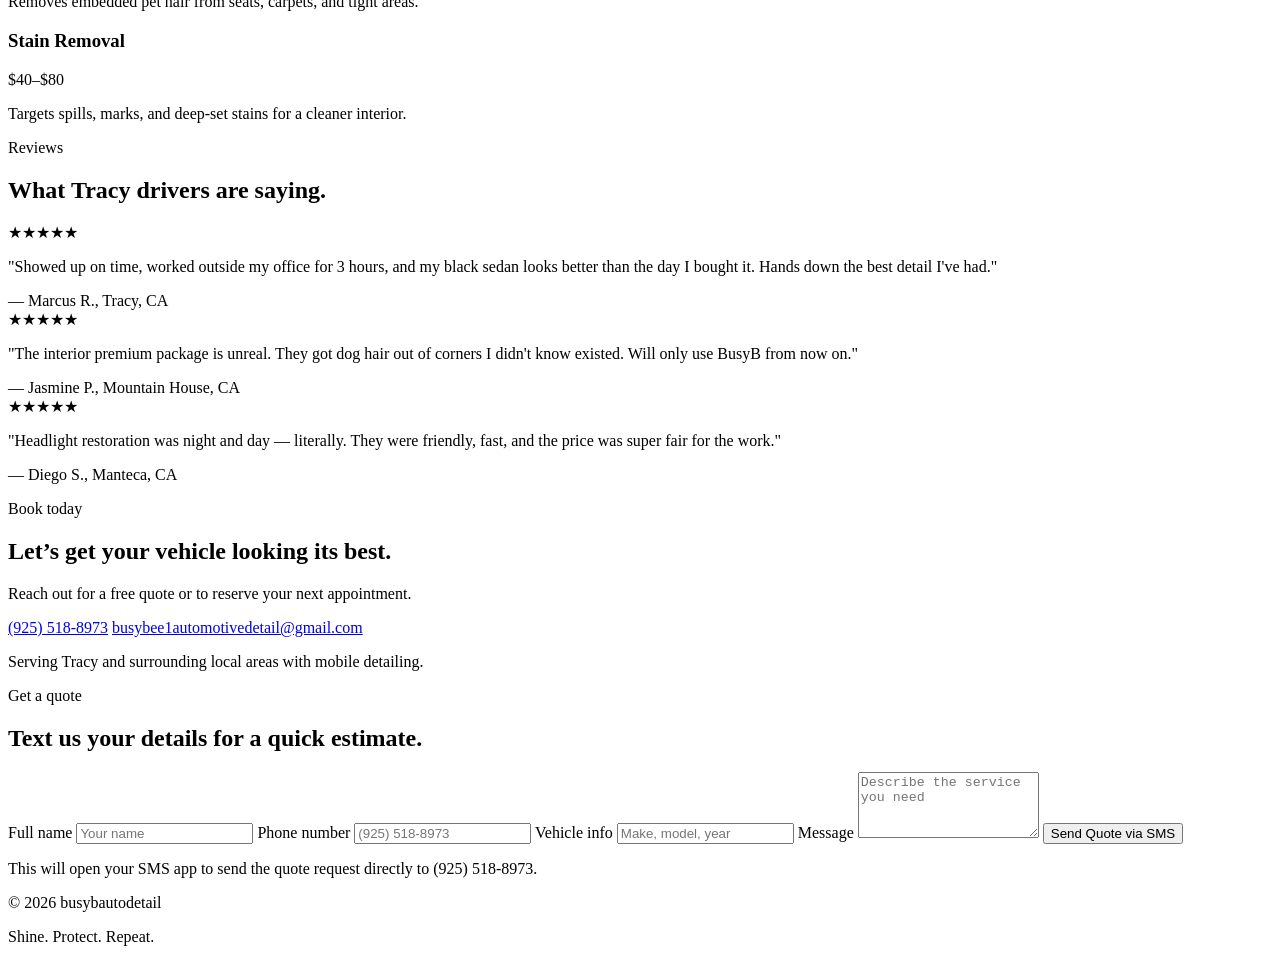
==== commit c69609fa: "111" ====
--- a/index.html
+++ b/index.html
@@ -307,6 +307,7 @@
               <textarea id="quote-message" name="message" rows="4" placeholder="Describe the service you need" required></textarea>
             </label>
             <button class="btn btn-primary" type="submit">Send Quote via SMS</button>
+            <p class="quote-help">This will open your SMS app to send the quote request directly to (925) 518-8973.</p>
           </form>
         </div>
       </section>
